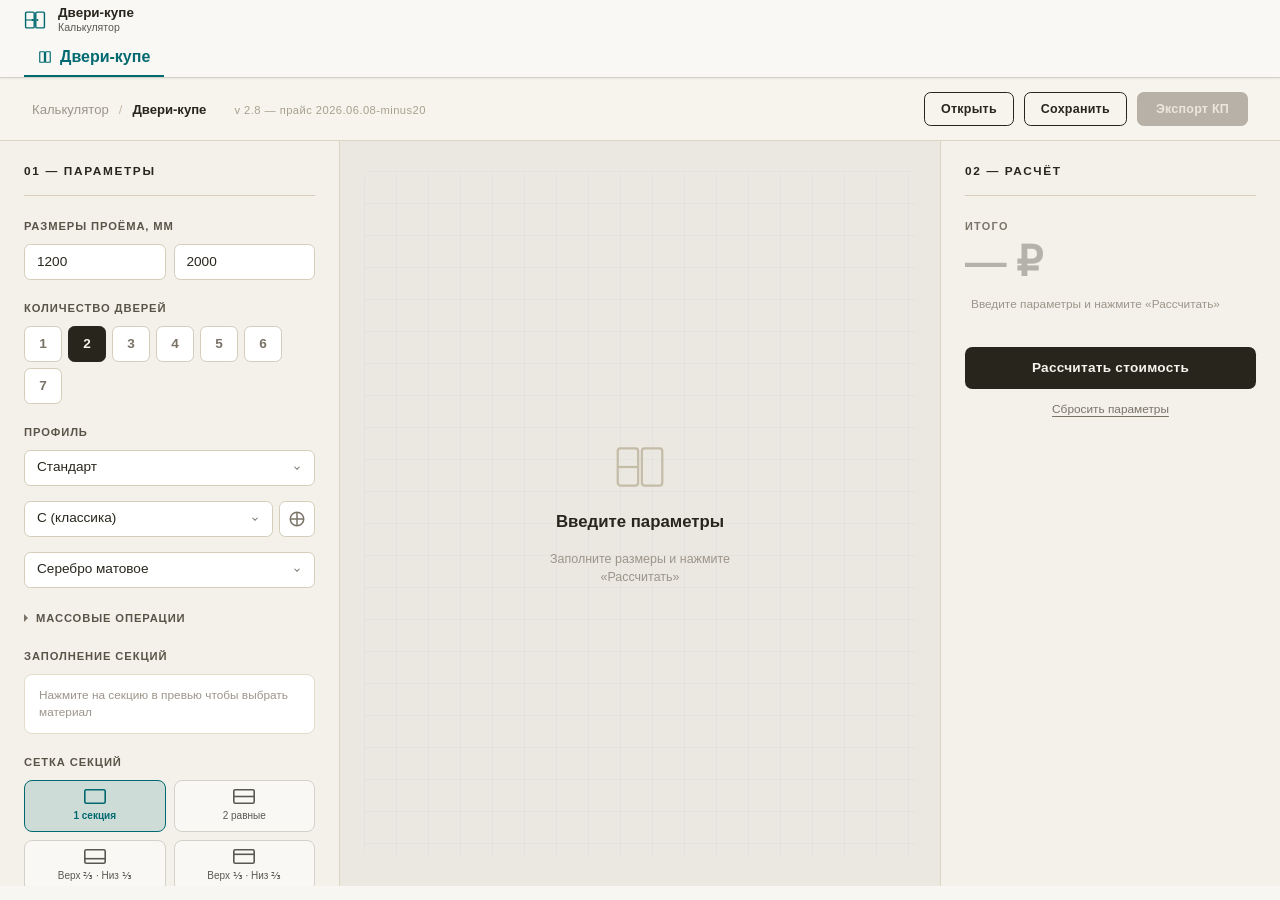
==== index.html @ 24a12c07 "kupe calculator v1.4 (mobile) - GitHub Pages deploy" ====
<!DOCTYPE html>
<html lang="ru" data-theme="light">
<head>
<meta charset="UTF-8">
<meta name="viewport" content="width=device-width, initial-scale=1.0">
<title>Калькулятор дверей-купе</title>
<!-- Шрифт Satoshi (Fontshare CDN) отключён — приложение работает оффлайн с USB.
     Fallback: Helvetica Neue → Arial → системный sans-serif. См. --font в css/main.css. -->
<link rel="stylesheet" href="css/main.css?v=20260721">
</head>
<body>

<!-- ============================================================
     HEADER
     ============================================================ -->
<header class="hdr">
  <div class="hdr-top">
    <a class="logo" href="#">
      <svg width="28" height="28" viewBox="0 0 28 28" fill="none">
        <rect x="2" y="4" width="11" height="20" rx="1.5" stroke="currentColor" stroke-width="1.8"/>
        <rect x="15" y="4" width="11" height="20" rx="1.5" stroke="currentColor" stroke-width="1.8"/>
        <line x1="2" y1="14" x2="13" y2="14" stroke="currentColor" stroke-width="1.4"/>
        <circle cx="11" cy="14" r="1.4" fill="currentColor"/>
        <circle cx="17" cy="14" r="1.4" fill="currentColor"/>
      </svg>
      <div>
        <div class="logo-name">Двери-купе</div>
        <div class="logo-tag">Калькулятор</div>
      </div>
    </a>
    <!-- v1.3.2: переключатель темы удалён (тёмная тема не используется в B2B-калькуляторе) -->
    <div class="hdr-actions"></div>
  </div>
  <nav class="nav-tabs" id="navTabs">
    <a class="nav-tab active" href="#kupe" data-tab="kupe">
      <svg viewBox="0 0 24 24" fill="none" stroke="currentColor" stroke-width="2"><rect x="3" y="3" width="8" height="18" rx="1"/><rect x="13" y="3" width="8" height="18" rx="1"/></svg>
      Двери-купе
    </a>
  </nav>
</header>

<!-- ============================================================
     MODULE: ДВЕРИ-КУПЕ — 3-column редизайн (Phase 5)
     ============================================================ -->
<div class="module-page active" id="page-kupe">

  <!-- Top bar -->
  <div class="kupe-topbar">
    <div class="kupe-bc">
      <span class="kupe-bc-muted">Калькулятор</span>
      <span class="kupe-bc-sep">/</span>
      <span class="kupe-bc-current">Двери-купе</span>
      <span class="kupe-bc-version" id="kupeVersion">v 2.8 — 2026.07.21</span>
    </div>
    <div class="kupe-topbar-actions">
      <button class="kupe-btn-out" onclick="kupeOpenDraftsList()" title="Открыть сохранённый">Открыть</button>
      <button class="kupe-btn-out" onclick="kupeSaveDraft()" title="Сохранить в localStorage">Сохранить</button>
      <button class="kupe-btn-fill" id="kupeExportKPBtn" onclick="openKP()" disabled title="Сначала рассчитайте стоимость">Экспорт КП</button>
    </div>
  </div>

  <!-- 3-колонная сетка -->
  <div class="kupe-3col">

    <!-- LEFT: 01 — ПАРАМЕТРЫ -->
    <aside class="kupe-col kupe-col-left" id="panelForm">
      <div class="kupe-col-head">01 — ПАРАМЕТРЫ</div>

      <div id="kupeForm" class="kupe-form-list">

        <div class="kupe-sec">
          <div class="kupe-sec-lbl">Размеры проёма, мм</div>
          <div class="kupe-row-2">
            <input class="kupe-inp" id="width" type="number" value="1200" min="400" max="4000" placeholder="Ширина">
            <input class="kupe-inp" id="height" type="number" value="2000" min="600" max="3000" placeholder="Высота">
          </div>
        </div>

        <div class="kupe-sec">
          <div class="kupe-sec-lbl">Количество дверей</div>
          <div class="kupe-chips" id="doorCountChips">
            <button class="kupe-chip" data-val="1">1</button>
            <button class="kupe-chip kupe-chip-active" data-val="2">2</button>
            <button class="kupe-chip" data-val="3">3</button>
            <button class="kupe-chip" data-val="4">4</button>
            <button class="kupe-chip" data-val="5">5</button>
            <button class="kupe-chip" data-val="6">6</button>
            <button class="kupe-chip" data-val="7">7</button>
          </div>
          <select id="doorCount" style="display:none" onchange="onDoorCountChange()">
            <option value="1">1</option><option value="2" selected>2</option>
            <option value="3">3</option><option value="4">4</option>
            <option value="5">5</option><option value="6">6</option>
            <option value="7">7</option>
          </select>
        </div>

        <div id="singlePartRow" style="display:none">
          <div class="tog-row partition-row">
            <div>
              <div class="tog-lbl" style="display:flex;align-items:center;gap:6px;color:var(--color-primary)">
                <svg width="14" height="14" viewBox="0 0 24 24" fill="none" stroke="currentColor" stroke-width="2"><rect x="3" y="3" width="8" height="18" rx="1.5"/><rect x="13" y="3" width="8" height="18" rx="1.5" opacity=".35" stroke-dasharray="3 2"/></svg>
                Одиночная перегородка
              </div>
              <div class="tog-desc">Оплачивается 1 дверь</div>
            </div>
            <label class="toggle"><input type="checkbox" id="singlePartition"><span class="t-slider"></span></label>
          </div>
        </div>

        <div class="kupe-sec">
          <div class="kupe-sec-lbl">Профиль</div>
          <select class="kupe-sel" id="profileFamily" onchange="onProfileFamilyChange()" title="Семейство профилей"></select>
          <div class="profile-with-preview" style="margin-top:8px">
            <select class="kupe-sel" id="profileSystem" onchange="onProfileSystemChange()" title="Конкретный профиль семейства" style="flex:1"></select>
            <button class="btn-icon profile-sec-btn" type="button" onclick="showProfileSection()" title="Показать сечение профиля">
              <svg width="18" height="18" viewBox="0 0 24 24" fill="none" stroke="currentColor" stroke-width="2"><circle cx="12" cy="12" r="9"/><line x1="12" y1="3" x2="12" y2="21"/><line x1="3" y1="12" x2="21" y2="12"/></svg>
            </button>
          </div>
          <select class="kupe-sel" id="profileColor" onchange="onProfileColorChange()" style="margin-top:8px" title="Цвет профиля"></select>
          <input type="hidden" id="profMarkup" value="0">
        </div>

        <div class="kupe-sec" id="bulkPanel">
          <details class="bulk-details">
            <summary class="kupe-sec-lbl bulk-summary">Массовые операции</summary>
            <div class="bulk-actions">
              <div class="bulk-row bulk-row-stack">
                <select class="kupe-sel" id="bulkFillSel" title="Материал для массовой замены"></select>
                <button class="btn-secondary bulk-btn" type="button" onclick="bulkApplyFillToAll()">Применить ко всем дверям</button>
              </div>
              <div class="bulk-row bulk-row-copy">
                <span class="bulk-lbl">Скопировать дверь</span>
                <select class="kupe-sel bulk-inline-sel" id="bulkCopyFrom" title="Откуда"></select>
                <span class="bulk-arrow">→</span>
                <select class="kupe-sel bulk-inline-sel" id="bulkCopyTo" title="Куда"></select>
                <button class="btn-secondary bulk-btn bulk-btn-sm" type="button" onclick="bulkCopyDoor()">Копировать</button>
              </div>
              <div class="bulk-row bulk-row-stack">
                <button class="btn-secondary bulk-btn" type="button" onclick="bulkResetDividers()" title="Распределить разделители всех дверей равномерно по высоте">Сбросить разделители всех дверей</button>
                <button class="btn-secondary bulk-btn bulk-btn-danger" type="button" onclick="bulkClearAllFills()" title="Сбросить все полотна на материал по умолчанию">Очистить все полотна</button>
              </div>
            </div>
          </details>
        </div>

        <div class="kupe-sec">
          <div class="kupe-sec-lbl">Заполнение секций</div>
          <div class="kupe-fills-list" id="kupeFillsList">
            <div class="kupe-hint">Нажмите на секцию в превью чтобы выбрать материал</div>
          </div>
        </div>

        <div class="kupe-sec">
          <div class="kupe-sec-lbl">Сетка секций</div>
          <div class="sect-grid" id="sectionsGrid"></div>
          <div id="dividersBlock" style="display:none;flex-direction:column;gap:var(--sp3);margin-top:8px"></div>
        </div>

        <div class="kupe-sec">
          <div class="kupe-sec-lbl">Фурнитура и работа</div>
          <div class="tog-row">
            <div>
              <div class="tog-lbl">Доводчик</div>
              <div class="tog-desc">+7 000 ₽ за дверь</div>
            </div>
            <label class="toggle"><input type="checkbox" id="softClose"><span class="t-slider"></span></label>
          </div>
          <div class="tog-row" id="complexRow" style="display:none;margin-top:6px">
            <div>
              <div class="tog-lbl">Сложная сборка <span class="badge badge-w" style="margin-left:5px">Авто</span></div>
              <div class="tog-desc" id="complexDesc">+6 000 ₽ за дверь (более 4 вставок)</div>
            </div>
            <label class="toggle"><input type="checkbox" id="complexWork" disabled checked><span class="t-slider"></span></label>
          </div>
        </div>

        <input type="hidden" id="fillMarkup" value="0">

      </div><!-- /kupeForm -->

      <!-- SECTION EDITOR -->
      <div id="sectionEditor" style="display:none;flex-direction:column;gap:var(--sp4)">
        <!-- v1.3 — Заметная кнопка возврата к основной форме -->
        <button class="sec-back-btn" type="button" onclick="closeSectionEditor()">
          <svg width="16" height="16" viewBox="0 0 24 24" fill="none" stroke="currentColor" stroke-width="2.4"><polyline points="15 18 9 12 15 6"/></svg>
          <span>Назад к параметрам</span>
        </button>
        <!-- v1.2 — Door tabs (быстрое переключение между дверями) -->
        <div id="doorEditTabs" class="door-edit-tabs"></div>
        <!-- v1.2 — Per-door section grid override -->
        <div id="doorSectOptCard" class="card" style="display:none">
          <div class="card-body" style="gap:8px">
            <div class="dso-head">
              <div class="dso-title">Сетка секций · <span id="dsoDoorNum">Дверь 1</span></div>
              <label class="toggle dso-toggle"><input type="checkbox" id="doorSectIndiv" onchange="onToggleDoorSectIndiv()"><span class="t-slider"></span></label>
            </div>
            <div id="dsoCurrentLabel" class="dso-current"></div>
            <div id="doorSectGrid" class="sect-grid" style="display:none"></div>
            <button id="dsoApplyAll" class="btn-secondary" type="button" onclick="applySectOptToAllDoors()" style="display:none;margin-top:6px">Применить эту сетку ко всем дверям</button>
          </div>
        </div>
        <div class="card">
          <div class="card-head" style="display:flex;align-items:center;gap:var(--sp3);padding:var(--sp3) var(--sp4)">
            <div class="card-title" id="sectionEditorTitle">Дверь 1</div>
          </div>
          <div class="card-body" style="padding-top:0;max-height:440px;overflow-y:auto">
            <input type="search" id="matSearch" class="kupe-mat-search" placeholder="🔍 Поиск материала..." oninput="filterMaterials(this.value)">
            <div id="sectionMaterialList"></div>
          </div>
        </div>
        <div class="card" id="texRotCard" style="display:none" title="Поворачивает текстуру ЛДСП на 90°. Используется когда дверь шире 1830 мм — длина листа (2750 мм) пойдёт по горизонтали.">
          <div class="card-body">
            <div class="tog-row" id="texRotRow">
              <div>
                <div class="tog-lbl">Горизонтальная укладка ЛДСП</div>
                <div class="tog-desc" id="texRotDesc">Лист 2750×1830 мм · поворот текстуры на 90°</div>
              </div>
              <label class="toggle" title="Применяется когда дверь шире 1830 мм"><input type="checkbox" id="texRotToggle" onchange="onTexRotToggle()"><span class="t-slider"></span></label>
            </div>
          </div>
        </div>
        <div class="card" id="filmCard">
          <div class="card-body">
            <div class="tog-row" id="filmRow">
              <div>
                <div class="tog-lbl">Защитная плёнка</div>
                <div class="tog-desc" id="filmDesc">Армировочная · 240 ₽/м²</div>
              </div>
              <label class="toggle"><input type="checkbox" id="filmToggle"><span class="t-slider"></span></label>
            </div>
          </div>
        </div>
        <div class="card sec-actions-sticky">
          <div class="card-body" style="display:flex;gap:var(--sp2);flex-direction:column">
            <button class="btn-secondary sec-apply-btn" onclick="applyToAllSections()">Применить ко всем&nbsp;секциям этой двери</button>
            <button class="btn-secondary sec-apply-btn" onclick="applyToAllDoors()">Применить ко всем&nbsp;дверям</button>
          </div>
        </div>
      </div>
    </aside>

    <!-- CENTER: визуализация -->
    <main class="kupe-col kupe-col-center" id="kupeVizCol">
      <div class="kupe-viz-stage" id="kupeVizStage">
        <div class="kupe-empty" id="emptyState">
          <svg width="52" height="52" viewBox="0 0 28 28" fill="none" stroke="currentColor" stroke-width="1.2"><rect x="2" y="4" width="11" height="20" rx="1.5"/><rect x="15" y="4" width="11" height="20" rx="1.5"/><line x1="2" y1="14" x2="13" y2="14"/></svg>
          <h3>Введите параметры</h3>
          <p>Заполните размеры и нажмите «Рассчитать»</p>
        </div>
        <div class="kupe-viz-area" id="kupeVizArea" style="display:none">
          <div class="viz-room" id="vizRoom"></div>
          <div class="kupe-proj-badge" id="kupeProjBadge">
            <div class="kupe-proj-num">ПРОЕКТ № <span id="kupeProjNum">—</span></div>
            <div class="kupe-proj-meta" id="kupeProjMeta">— × — мм · — ДВЕРЕЙ</div>
          </div>
        </div>
      </div>
    </main>

    <!-- RIGHT: 02 — РАСЧЁТ -->
    <aside class="kupe-col kupe-col-right" id="resultPanel">
      <div class="kupe-col-head">02 — РАСЧЁТ</div>

      <div id="kupeResultEmpty">
        <div class="kupe-hero-lbl">ИТОГО</div>
        <div class="kupe-hero-price" style="opacity:.3">— ₽</div>
        <div class="kupe-hint" style="margin-bottom:16px">Введите параметры и нажмите «Рассчитать»</div>
        <button class="kupe-btn-calc" onclick="calculate()">Рассчитать стоимость</button>
        <button class="kupe-btn-link" onclick="resetForm()">Сбросить параметры</button>
      </div>

      <div id="resultContent" style="display:none;flex-direction:column;gap:var(--sp4)"></div>
    </aside>

  </div>

  <!-- v1.4: мобильная нижняя панель — видна только на экранах ≤768px -->
  <div class="kupe-mobile-bar" id="kupeMobileBar">
    <button type="button" class="kupe-mbar-total" onclick="kupeMobileScrollResults()" title="К деталям расчёта">
      <span class="kupe-mbar-lbl">Итого</span>
      <span class="kupe-mbar-price" id="kupeMobileTotal">— ₽</span>
    </button>
    <button type="button" class="kupe-mbar-calc" onclick="kupeMobileCalc()">Рассчитать</button>
  </div>
</div>

<!-- Profile section modal -->
<div id="profileSectionModal" class="psec-modal" style="display:none">
  <div class="psec-modal-backdrop" onclick="closeProfileSection()"></div>
  <div class="psec-modal-panel">
    <div class="psec-modal-bar">
      <span class="psec-modal-title" id="psecModalTitle">Сечение профиля</span>
      <button class="psec-modal-close" type="button" onclick="closeProfileSection()" aria-label="Закрыть">✕</button>
    </div>
    <div class="psec-modal-body">
      <div class="psec-modal-img-wrap">
        <img id="psecModalImg" alt="Сечение профиля" class="psec-modal-img">
        <div id="psecModalPlaceholder" class="psec-modal-placeholder" style="display:none">
          <svg width="48" height="48" viewBox="0 0 24 24" fill="none" stroke="currentColor" stroke-width="1.4"><circle cx="12" cy="12" r="9"/><line x1="12" y1="3" x2="12" y2="21"/><line x1="3" y1="12" x2="21" y2="12"/></svg>
          <p>Сечение для этой системы пока не добавлено в каталог.</p>
          <p class="psec-modal-placeholder-hint">Будет извлечено из техкаталога Аристо в следующих обновлениях.</p>
        </div>
      </div>
      <div class="psec-modal-meta" id="psecModalMeta"></div>
      <div class="psec-modal-desc" id="psecModalDesc"></div>
    </div>
  </div>
</div>

<!-- KP modal -->
<div id="kpDocument">
  <div class="kp-modal-bar">
    <span style="font-weight:600;font-size:.9rem;color:#333">Коммерческое предложение — предпросмотр</span>
    <div class="kp-modal-actions">
      <button class="kp-btn-print" onclick="window.print()">
        <svg width="16" height="16" viewBox="0 0 24 24" fill="none" stroke="currentColor" stroke-width="2.2"><polyline points="6 9 6 2 18 2 18 9"/><path d="M6 18H4a2 2 0 0 1-2-2v-5a2 2 0 0 1 2-2h16a2 2 0 0 1 2 2v5a2 2 0 0 1-2 2h-2"/><rect x="6" y="14" width="12" height="8"/></svg>
        Печать / PDF
      </button>
      <button class="kp-btn-close" onclick="closeKP()">✕ Закрыть</button>
    </div>
  </div>
  <div class="kp-page" id="kpPageContent"></div>
</div>

<!-- 1. Данные -->
<script src="data/fillings.js?v=20260721"></script>
<script src="data/profiles.js?v=20260721"></script>
<script src="data/lamarty.js?v=20260721"></script>
<script src="data/profile-sections.js?v=20260721"></script>

<!-- 2. Утилиты и store -->
<script src="js/utils.js?v=20260721"></script>
<script src="js/store.js?v=20260721"></script>

<!-- 3. Router -->
<script src="js/router.js?v=20260721"></script>

<!-- 4. Shared layers -->
<script src="js/shared-kp.js?v=20260721"></script>

<!-- 5. Модуль купе -->
<script src="js/kupe.js?v=20260721"></script>
</body>
</html>
---- css/main.css ----
/* ============================================================
   DESIGN TOKENS
   ============================================================ */
:root,[data-theme="light"]{
  --color-bg:#f7f6f2;
  --color-surface:#f9f8f5;
  --color-surface-2:#fbfbf9;
  --color-surface-offset:#f3f0ec;
  --color-surface-offset-2:#edeae5;
  --color-surface-dynamic:#e6e4df;
  --color-divider:#dcd9d5;
  --color-border:#d4d1ca;
  --color-text:#28251d;
  --color-text-muted:#5a5852;   /* было #7a7974 — контраст с #ebe8e2 ~ 6.4:1 (WCAG AA: 4.5:1) */
  --color-text-faint:#7a7672;   /* было #bab9b4 — контраст ~ 4.0:1 (WCAG AA Large: 3:1) */
  --color-primary:#01696f;
  --color-primary-hover:#0c4e54;
  --color-primary-active:#0f3638;
  --color-primary-highlight:#cedcd8;
  --color-success:#437a22;
  --color-success-highlight:#d4dfcc;
  --color-warning:#964219;
  --color-warning-highlight:#ddcfc6;
  --color-error:#a12c7b;
  --color-blue:#006494;
  --color-blue-highlight:#c6d8e4;
  --radius-sm:.375rem;--radius-md:.5rem;--radius-lg:.75rem;
  --radius-xl:1rem;--radius-2xl:1.25rem;--radius-full:9999px;
  --shadow-sm:0 1px 2px oklch(0.2 0.01 80/.06);
  --shadow-md:0 4px 12px oklch(0.2 0.01 80/.08);
  --shadow-lg:0 12px 32px oklch(0.2 0.01 80/.12);
  --sp1:.25rem;--sp2:.5rem;--sp3:.75rem;--sp4:1rem;
  --sp5:1.25rem;--sp6:1.5rem;--sp8:2rem;--sp10:2.5rem;--sp12:3rem;
  --tx-xs:clamp(.75rem,.7rem+.25vw,.875rem);
  --tx-sm:clamp(.875rem,.8rem+.35vw,1rem);
  --tx-base:clamp(1rem,.95rem+.25vw,1.125rem);
  --tx-lg:clamp(1.125rem,1rem+.75vw,1.5rem);
  --font:'Segoe UI','Helvetica Neue','Arial',sans-serif;
  --trans:180ms cubic-bezier(.16,1,.3,1);
}
[data-theme="dark"]{
  --color-bg:#171614;--color-surface:#1c1b19;--color-surface-2:#201f1d;
  --color-surface-offset:#1d1c1a;--color-divider:#262523;--color-border:#393836;
  --color-text:#cdccca;--color-text-muted:#797876;--color-text-faint:#5a5957;
  --color-primary:#4f98a3;--color-primary-hover:#227f8b;--color-primary-active:#1a626b;
  --color-primary-highlight:#313b3b;
  --color-success:#6daa45;--color-success-highlight:#3a4435;
  --color-warning:#bb653b;--color-warning-highlight:#564942;
  --color-blue:#5591c7;--color-blue-highlight:#3a4550;
  --shadow-sm:0 1px 2px oklch(0 0 0/.2);
  --shadow-md:0 4px 12px oklch(0 0 0/.3);
  --shadow-lg:0 12px 32px oklch(0 0 0/.4);
}

/* ============================================================
   RESET & BASE
   ============================================================ */
*,*::before,*::after{box-sizing:border-box;margin:0;padding:0}
html{-webkit-font-smoothing:antialiased;scroll-behavior:smooth}
body{min-height:100dvh;font-family:var(--font);font-size:var(--tx-sm);color:var(--color-text);background:var(--color-bg);line-height:1.5}
input,select,button,textarea{font:inherit;color:inherit}
button{cursor:pointer;background:none;border:none}

/* ============================================================
   HEADER + NAVIGATION TABS
   ============================================================ */
.hdr{
  position:sticky;top:0;z-index:50;
  background:var(--color-surface);
  border-bottom:1px solid var(--color-border);
  box-shadow:var(--shadow-sm);
}
.hdr-top{
  display:flex;align-items:center;justify-content:space-between;
  padding:6px var(--sp6);
  min-height:38px;
}
.hdr .logo svg{width:22px;height:22px}
.hdr .logo-name{font-size:.84rem;line-height:1.1}
.hdr .logo-tag{font-size:.66rem;line-height:1.1;margin-top:1px}
.logo{display:flex;align-items:center;gap:var(--sp3);text-decoration:none;color:var(--color-text)}
.logo svg{color:var(--color-primary)}
.logo-name{font-weight:700;font-size:var(--tx-base)}
.logo-tag{font-size:var(--tx-xs);color:var(--color-text-muted);font-weight:400}
.hdr-actions{display:flex;gap:var(--sp2)}
.btn-icon{
  display:flex;align-items:center;justify-content:center;
  width:36px;height:36px;border-radius:var(--radius-md);
  color:var(--color-text-muted);transition:all var(--trans);
}
.btn-icon:hover{color:var(--color-text);background:var(--color-surface-offset)}

/* Tabs bar */
.nav-tabs{
  display:flex;gap:0;
  padding:0 var(--sp6);
  overflow-x:auto;
  -webkit-overflow-scrolling:touch;
  scrollbar-width:none;
}
.nav-tabs::-webkit-scrollbar{display:none}
.nav-tab{
  display:flex;align-items:center;gap:var(--sp2);
  padding:6px 14px;
  font-size:var(--tx-xs);
  font-weight:600;
  color:var(--color-text-muted);
  text-decoration:none;
  border-bottom:2.5px solid transparent;
  white-space:nowrap;
  transition:color var(--trans),border-color var(--trans);
}
.nav-tab:hover{color:var(--color-text)}
.nav-tab.active{color:var(--color-primary);border-bottom-color:var(--color-primary)}
.nav-tab svg{width:14px;height:14px;flex-shrink:0}
.nav-tab .tab-badge{
  display:inline-flex;align-items:center;justify-content:center;
  height:18px;padding:0 6px;border-radius:var(--radius-full);
  background:var(--color-surface-offset);
  font-size:10px;font-weight:700;color:var(--color-text-faint);
  text-transform:uppercase;letter-spacing:.04em;
}

/* ============================================================
   MODULE PAGES
   ============================================================ */
.module-page{display:none}
.module-page.active{display:block}

/* ============================================================
   LAYOUT (used by kupe module)
   ============================================================ */
.app-body{
  display:grid;
  grid-template-columns:400px 1fr;
  min-height:calc(100dvh - 95px);
}
.panel-form{
  background:var(--color-surface);
  border-right:1px solid var(--color-border);
  padding:var(--sp6);
  overflow-y:auto;
  display:flex;flex-direction:column;gap:var(--sp5);
}
.panel-result{
  padding:var(--sp6);
  display:flex;flex-direction:column;gap:var(--sp5);
  overflow-y:auto;
}

/* ============================================================
   PLACEHOLDER PAGE (for future modules)
   ============================================================ */
.placeholder-page{
  display:flex;flex-direction:column;align-items:center;justify-content:center;
  min-height:calc(100dvh - 95px);
  text-align:center;padding:3rem;gap:1.5rem;
  color:var(--color-text-muted);
}
.placeholder-icon{
  width:80px;height:80px;
  display:flex;align-items:center;justify-content:center;
  border-radius:var(--radius-2xl);
  background:var(--color-surface-offset);
  color:var(--color-text-faint);
}
.placeholder-page h2{font-size:var(--tx-lg);font-weight:700;color:var(--color-text)}
.placeholder-page p{max-width:40ch;font-size:var(--tx-sm);line-height:1.6}
.placeholder-features{
  display:flex;flex-wrap:wrap;gap:var(--sp2);justify-content:center;margin-top:var(--sp4);
}
.placeholder-chip{
  display:flex;align-items:center;gap:var(--sp2);
  padding:var(--sp2) var(--sp4);
  background:var(--color-surface);
  border:1px solid var(--color-border);
  border-radius:var(--radius-full);
  font-size:var(--tx-xs);font-weight:500;
  color:var(--color-text-muted);
}

/* ============================================================
   CARDS
   ============================================================ */
.card{
  background:var(--color-surface-2);
  border:1px solid var(--color-border);
  border-radius:var(--radius-xl);
  overflow:hidden;
}
.card-head{
  display:flex;align-items:center;gap:var(--sp3);
  padding:var(--sp4) var(--sp5);
  background:var(--color-surface-offset);
  border-bottom:1px solid var(--color-border);
}
.step-num{
  width:22px;height:22px;
  background:var(--color-primary);color:#fff;
  border-radius:50%;display:flex;align-items:center;justify-content:center;
  font-size:11px;font-weight:700;flex-shrink:0;
}
.card-title{font-size:var(--tx-sm);font-weight:600}
.card-body{padding:var(--sp4) var(--sp5);display:flex;flex-direction:column;gap:var(--sp4)}

/* ============================================================
   FORM CONTROLS
   ============================================================ */
.field{display:flex;flex-direction:column;gap:var(--sp2)}
.field-row{display:grid;grid-template-columns:1fr 1fr;gap:var(--sp3)}
.lbl{font-size:var(--tx-xs);font-weight:600;color:var(--color-text-muted);text-transform:uppercase;letter-spacing:.04em}
.lbl-hint{font-weight:400;text-transform:none;letter-spacing:0;font-size:var(--tx-xs);color:var(--color-text-faint);margin-left:var(--sp1)}
.inp{
  height:38px;background:var(--color-surface);border:1px solid var(--color-border);border-radius:var(--radius-md);
  padding:0 var(--sp3);font-size:var(--tx-sm);width:100%;transition:border-color var(--trans),box-shadow var(--trans);
}
.inp:focus{outline:none;border-color:var(--color-primary);box-shadow:0 0 0 3px oklch(from var(--color-primary) l c h/.15)}
.sel{
  height:38px;background:var(--color-surface);border:1px solid var(--color-border);border-radius:var(--radius-md);
  padding:0 36px 0 var(--sp3);font-size:var(--tx-sm);width:100%;
  -webkit-appearance:none;appearance:none;
  background-image:url("data:image/svg+xml,%3Csvg xmlns='http://www.w3.org/2000/svg' width='12' height='12' viewBox='0 0 24 24' fill='none' stroke='%237a7974' stroke-width='2.5'%3E%3Cpath d='M6 9l6 6 6-6'/%3E%3C/svg%3E");
  background-repeat:no-repeat;background-position:right 12px center;transition:border-color var(--trans);cursor:pointer;
}
.sel:focus{outline:none;border-color:var(--color-primary);box-shadow:0 0 0 3px oklch(from var(--color-primary) l c h/.15)}
.tog-row{
  display:flex;align-items:center;justify-content:space-between;
  padding:var(--sp3) var(--sp4);background:var(--color-surface-offset);border-radius:var(--radius-md);gap:var(--sp3);
}
.tog-lbl{font-size:var(--tx-sm);font-weight:500}
.tog-desc{font-size:var(--tx-xs);color:var(--color-text-muted)}
.toggle{position:relative;width:40px;height:22px;flex-shrink:0}
.toggle input{opacity:0;width:0;height:0}
.t-slider{position:absolute;inset:0;background:var(--color-border);border-radius:var(--radius-full);transition:background var(--trans);cursor:pointer}
.t-slider::before{content:'';position:absolute;left:3px;top:3px;width:16px;height:16px;background:#fff;border-radius:50%;transition:transform var(--trans);box-shadow:var(--shadow-sm)}
.toggle input:checked+.t-slider{background:var(--color-primary)}
.toggle input:checked+.t-slider::before{transform:translateX(18px)}

/* Partition row */
.partition-row{border:1.5px solid var(--color-primary-highlight);background:color-mix(in srgb,var(--color-primary) 4%,var(--color-surface));border-radius:var(--radius-md)}

/* Section buttons */
.sect-grid{display:grid;grid-template-columns:1fr 1fr;gap:var(--sp2)}
.sect-btn{
  height:52px;display:flex;flex-direction:column;align-items:center;justify-content:center;gap:4px;
  border-radius:var(--radius-md);border:1.5px solid var(--color-border);background:var(--color-surface);
  font-size:10px;font-weight:500;color:var(--color-text-muted);transition:all var(--trans);white-space:nowrap;padding:0 var(--sp2);
}
.sect-btn:hover{border-color:var(--color-primary);color:var(--color-primary)}
.sect-btn.active{border-color:var(--color-primary);background:var(--color-primary-highlight);color:var(--color-primary);font-weight:700}

/* Markup input */
.inp-markup{
  height:38px;background:var(--color-surface);border:1px solid var(--color-border);border-radius:var(--radius-md);
  padding:0 var(--sp3);font-size:var(--tx-sm);width:72px;transition:border-color var(--trans);text-align:center;
}
.inp-markup:focus{outline:none;border-color:var(--color-primary);box-shadow:0 0 0 3px oklch(from var(--color-primary) l c h/.15)}

/* ============================================================
   MATERIAL CLASSES
   ============================================================ */
.mat-mirror{background:linear-gradient(135deg,#bcceda 0%,#ddeef6 18%,#aac4d2 38%,#d5eaf4 56%,#a4bec8 76%,#c4d9e6 100%)}
.mat-mirror::after{content:'';position:absolute;inset:0;background:linear-gradient(42deg,transparent 22%,rgba(255,255,255,.4) 46%,transparent 66%);pointer-events:none;z-index:1}
.mat-glass{background:linear-gradient(135deg,rgba(178,214,234,.72) 0%,rgba(222,242,252,.8) 28%,rgba(155,200,224,.65) 58%,rgba(202,232,248,.76) 100%)}
.mat-glass::after{content:'';position:absolute;inset:0;background:linear-gradient(42deg,transparent 22%,rgba(255,255,255,.36) 46%,transparent 66%);pointer-events:none;z-index:1}
.mat-tinted{background:linear-gradient(135deg,rgba(68,80,62,.62) 0%,rgba(90,106,80,.72) 40%,rgba(52,63,48,.66) 70%,rgba(80,95,72,.62) 100%)}
.mat-lacobel-white{background:linear-gradient(155deg,#efefef 0%,#fbfbfb 35%,#e8e8e8 65%,#f5f5f5 100%)}
.mat-lacobel-black{background:linear-gradient(155deg,#252525 0%,#353535 35%,#1c1c1c 65%,#2a2a2a 100%)}
.mat-ldsp-wood{background:linear-gradient(155deg,#c2a06e 0%,#ceb07e 25%,#b68e5c 50%,#c6a676 75%,#b68e5c 100%)}
.mat-ldsp-white{background:linear-gradient(155deg,#eaeaea 0%,#f5f5f5 35%,#e2e2e2 65%,#efefef 100%)}
.mat-satin{background:linear-gradient(135deg,rgba(202,210,217,.88) 0%,rgba(226,233,240,.92) 28%,rgba(184,196,206,.82) 58%,rgba(214,224,232,.88) 100%)}
.mat-bronze-mirror{background:linear-gradient(135deg,#be8658 0%,#d29e6e 25%,#a67046 50%,#c88e5e 75%,#986040 100%)}
.mat-bronze-mirror::after{content:'';position:absolute;inset:0;background:linear-gradient(42deg,transparent 22%,rgba(255,200,140,.32) 46%,transparent 66%);pointer-events:none;z-index:1}
.mat-graphite-mirror{background:linear-gradient(135deg,#565c64 0%,#72788a 25%,#464c54 50%,#62687a 75%,#3a4048 100%)}
.mat-graphite-mirror::after{content:'';position:absolute;inset:0;background:linear-gradient(42deg,transparent 22%,rgba(150,160,180,.28) 46%,transparent 66%);pointer-events:none;z-index:1}
.mat-dark-glass{background:linear-gradient(135deg,#2a2d35 0%,#3a3f4d 25%,#222530 50%,#32374a 75%,#1e2028 100%)}
.mat-film-white{background:linear-gradient(155deg,#f2f2f0 0%,#fafaf9 35%,#ececec 65%,#f5f5f4 100%)}
.mat-film-color{background:linear-gradient(135deg,#4a6fa5 0%,#5d82b8 30%,#3a5c8e 60%,#4e72a8 100%)}
.mat-default{background:linear-gradient(135deg,#d6d6d6 0%,#e9e9e9 40%,#c6c6c6 70%,#e0e0e0 100%)}

/* ============================================================
   VIZ
   ============================================================ */
.viz-wrap{background:var(--color-surface-2);border:1px solid var(--color-border);border-radius:var(--radius-xl);overflow:hidden}
.viz-header{display:flex;align-items:center;justify-content:space-between;padding:var(--sp4) var(--sp5);border-bottom:1px solid var(--color-border);background:var(--color-surface-offset);flex-wrap:wrap;gap:var(--sp2)}
.viz-title{font-size:var(--tx-sm);font-weight:600}
.viz-dims{font-size:var(--tx-xs);color:var(--color-text-muted);font-variant-numeric:tabular-nums}
.viz-room{width:100%;position:relative;overflow:hidden}

/* ============================================================
   RESULT PANEL
   ============================================================ */
.result-hero{background:linear-gradient(135deg,var(--color-primary) 0%,var(--color-primary-hover) 100%);border-radius:var(--radius-xl);padding:var(--sp6);color:#fff}
.rh-label{font-size:var(--tx-xs);opacity:.8;text-transform:uppercase;letter-spacing:.05em;font-weight:600}
.rh-value{font-size:clamp(2rem,3vw,2.8rem);font-weight:700;line-height:1.1;font-variant-numeric:tabular-nums;margin:var(--sp2) 0 var(--sp1)}
.rh-sub{font-size:var(--tx-xs);opacity:.7}
.rh-meta{display:flex;gap:var(--sp4);margin-top:var(--sp4);flex-wrap:wrap}
.rh-meta-item{display:flex;flex-direction:column;gap:2px}
.rh-meta-lbl{font-size:10px;opacity:.6;text-transform:uppercase;letter-spacing:.05em}
.rh-meta-val{font-size:var(--tx-sm);font-weight:600}
.bk-card{background:var(--color-surface);border:1px solid var(--color-border);border-radius:var(--radius-xl);overflow:hidden}
.bk-title{font-size:var(--tx-sm);font-weight:600;padding:var(--sp4) var(--sp5);border-bottom:1px solid var(--color-border);background:var(--color-surface-offset)}
.bk-list{padding:var(--sp2) 0}
.bk-item{display:flex;align-items:center;gap:var(--sp3);padding:var(--sp3) var(--sp5);transition:background var(--trans)}
.bk-item:hover{background:var(--color-surface-offset)}
.bk-item+.bk-item{border-top:1px solid var(--color-divider)}
.bk-dot{width:8px;height:8px;border-radius:50%;flex-shrink:0}
.bk-name{flex:1;font-size:var(--tx-sm);color:var(--color-text-muted)}
.bk-detail{font-size:var(--tx-xs);color:var(--color-text-faint)}
.bk-val{font-size:var(--tx-sm);font-weight:600;font-variant-numeric:tabular-nums;white-space:nowrap}
.bk-total{display:flex;align-items:center;justify-content:space-between;padding:var(--sp4) var(--sp5);border-top:2px solid var(--color-border);background:var(--color-surface-offset)}
.bk-total-lbl{font-weight:700;font-size:var(--tx-base)}
.bk-total-val{font-weight:700;font-size:var(--tx-lg);font-variant-numeric:tabular-nums;color:var(--color-primary)}
.prof-bk{background:var(--color-surface-2);border:1px solid var(--color-border);border-radius:var(--radius-xl);overflow:hidden}
.prof-bk-title{font-size:var(--tx-sm);font-weight:600;padding:var(--sp3) var(--sp5);border-bottom:1px solid var(--color-border);background:var(--color-surface-offset);color:var(--color-text-muted)}
.prof-row{display:grid;grid-template-columns:1fr auto auto auto;gap:var(--sp3);padding:var(--sp2) var(--sp5);font-size:var(--tx-xs);align-items:center}
.prof-row+.prof-row{border-top:1px solid var(--color-divider)}
.prof-row-h{font-weight:600;color:var(--color-text-muted);text-transform:uppercase;letter-spacing:.04em;font-size:10px;padding-bottom:var(--sp2);border-bottom:1px solid var(--color-border)}
.cr,.cp,.ct{text-align:right;font-variant-numeric:tabular-nums}.ct{font-weight:600}

/* Buttons */
.btn-calc{
  width:100%;height:44px;background:var(--color-primary);color:#fff;border-radius:var(--radius-lg);
  font-size:var(--tx-sm);font-weight:700;display:flex;align-items:center;justify-content:center;gap:var(--sp2);
  transition:background var(--trans),box-shadow var(--trans),transform var(--trans);box-shadow:var(--shadow-sm);
}
.btn-calc:hover{background:var(--color-primary-hover);box-shadow:var(--shadow-md);transform:translateY(-1px)}
.btn-calc:active{transform:translateY(0);background:var(--color-primary-active)}
.btn-reset{
  width:100%;height:36px;background:transparent;color:var(--color-text-muted);border:1px solid var(--color-border);
  border-radius:var(--radius-md);font-size:var(--tx-xs);font-weight:500;transition:all var(--trans);
}
.btn-reset:hover{color:var(--color-text);border-color:var(--color-text-muted)}

/* Badges */
.badge{display:inline-flex;align-items:center;height:20px;padding:0 .5rem;border-radius:9999px;font-size:10px;font-weight:700;text-transform:uppercase;letter-spacing:.05em}
.badge-w{background:var(--color-warning-highlight);color:var(--color-warning)}
.badge-s{background:var(--color-success-highlight);color:var(--color-success)}
.badge-b{background:var(--color-blue-highlight);color:var(--color-blue)}
.badge-p{background:var(--color-primary-highlight);color:var(--color-primary)}

/* Empty state */
.empty-st{flex:1;display:flex;flex-direction:column;align-items:center;justify-content:center;text-align:center;padding:4rem 2rem;color:var(--color-text-muted);gap:1rem}
.empty-st h3{color:var(--color-text);font-size:var(--tx-base);font-weight:600}
.empty-st p{font-size:var(--tx-xs);max-width:32ch}

/* ============================================================
   KP STYLES
   ============================================================ */
.kp-prepare{background:var(--color-surface);border:1.5px solid var(--color-primary-highlight);border-radius:var(--radius-xl);overflow:hidden}
.kp-prepare-head{display:flex;align-items:center;gap:var(--sp3);padding:var(--sp4) var(--sp5);background:color-mix(in srgb,var(--color-primary) 5%,var(--color-surface));border-bottom:1px solid var(--color-primary-highlight)}
.kp-prepare-title{font-size:var(--tx-sm);font-weight:700;color:var(--color-primary)}
.kp-prepare-body{padding:var(--sp4) var(--sp5);display:flex;flex-direction:column;gap:var(--sp4)}
.kp-row{display:flex;align-items:center;justify-content:space-between;gap:var(--sp3)}
.kp-row-label{font-size:var(--tx-sm);font-weight:500}
.kp-row-desc{font-size:var(--tx-xs);color:var(--color-text-muted)}
.kp-delivery-input{display:flex;align-items:center;gap:var(--sp2)}
.kp-delivery-input input{width:120px;height:36px;background:var(--color-surface-2);border:1px solid var(--color-border);border-radius:var(--radius-md);padding:0 var(--sp3);font-size:var(--tx-sm);text-align:right;transition:border-color var(--trans)}
.kp-delivery-input input:focus{outline:none;border-color:var(--color-primary)}
.kp-delivery-input span{font-size:var(--tx-sm);color:var(--color-text-muted);font-weight:500}
.kp-client-input{width:100%;height:36px;background:var(--color-surface-2);border:1px solid var(--color-border);border-radius:var(--radius-md);padding:0 var(--sp3);font-size:var(--tx-sm);transition:border-color var(--trans)}
.kp-client-input:focus{outline:none;border-color:var(--color-primary)}
.btn-kp{width:100%;height:44px;background:linear-gradient(135deg,var(--color-primary) 0%,var(--color-primary-hover) 100%);color:#fff;border-radius:var(--radius-lg);font-size:var(--tx-sm);font-weight:700;display:flex;align-items:center;justify-content:center;gap:var(--sp2);transition:opacity var(--trans),box-shadow var(--trans),transform var(--trans);box-shadow:var(--shadow-md)}
.btn-kp:hover{opacity:.9;box-shadow:var(--shadow-lg);transform:translateY(-1px)}
.btn-kp:active{transform:translateY(0);opacity:1}

/* KP document modal */
@media print{
  @page{size:A4;margin:10mm}
  *{-webkit-print-color-adjust:exact;print-color-adjust:exact}
  .hdr,.app-body,.kp-modal-bar,.module-page,.kupe-topbar{display:none!important}
  #kpDocument{visibility:visible!important;opacity:1!important;position:static!important;width:100%!important;background:#fff!important;overflow:visible!important;display:block!important}
  .kp-page{margin:0!important;box-shadow:none!important;width:100%!important;padding:10mm 12mm!important;page-break-after:always}
  .kp-page:last-child{page-break-after:auto}
  /* Защита от разрывов посередине строк и блоков */
  .kp-table tr,.kp-table thead,.kp-spec-row,.kp-sign-row{page-break-inside:avoid}
  .kp-table{page-break-inside:auto}
  h1,h2,h3,h4{page-break-after:avoid}
  svg{page-break-inside:avoid}
}
#kpDocument{display:none;position:fixed;inset:0;z-index:9999;background:#fff;overflow:auto}
#kpDocument.kp-open{display:block}
.kp-modal-bar{position:sticky;top:0;z-index:10;display:flex;align-items:center;justify-content:space-between;padding:.75rem 1.5rem;background:#f5f5f5;border-bottom:1px solid #ddd;gap:1rem}
.kp-modal-actions{display:flex;gap:.75rem}
.kp-btn-print{height:36px;padding:0 1.25rem;background:var(--color-primary);color:#fff;border-radius:.5rem;font-size:.875rem;font-weight:700;display:flex;align-items:center;gap:.5rem;cursor:pointer;transition:background .18s}
.kp-btn-print:hover{background:var(--color-primary-hover)}
.kp-btn-close{height:36px;padding:0 1rem;background:transparent;border:1px solid #ccc;border-radius:.5rem;font-size:.875rem;color:#555;cursor:pointer;transition:background .18s}
.kp-btn-close:hover{background:#eee}
.kp-page{width:210mm;min-height:297mm;margin:1.5rem auto;background:#fff;box-shadow:0 4px 32px rgba(0,0,0,.12);font-family:'Segoe UI','Helvetica Neue',Arial,sans-serif;color:#1a1a1a;font-size:10pt;line-height:1.55;padding:16mm 18mm 18mm}
.kp-table{width:100%;border-collapse:collapse;font-size:9.5pt;margin-bottom:4mm}
.kp-table th{background:#f5f5f3;padding:5px 8px;text-align:left;font-weight:600;font-size:8.5pt;text-transform:uppercase;letter-spacing:.04em;color:#666;border-bottom:1.5px solid #e0e0e0}
.kp-table th.r,.kp-table td.r{text-align:right}
.kp-table td{padding:5px 8px;border-bottom:1px solid #f0f0f0;vertical-align:top}
.kp-table tr:last-child td{border-bottom:none}
.kp-table .kp-total-row td{border-top:1.5px solid #ccc;font-weight:700;padding-top:6px;font-size:10pt}
.kp-table .kp-grand-row td{border-top:2px solid #01696f;font-weight:700;font-size:11pt;color:#01696f;padding-top:7px}

/* ============================================================
   LIVE UPDATE — анимация при автопересчёте
   ============================================================ */
@keyframes livePrice {
  0%   { opacity:1; }
  20%  { opacity:.55; }
  100% { opacity:1; }
}
.rh-value-live { animation: livePrice .4s ease; }

/* ============================================================
   SECTION EDITOR
   ============================================================ */
#kupeForm{display:flex;flex-direction:column;gap:var(--sp5);flex:1}
.section-edit-mode #kupeForm{display:none}
.section-edit-mode #sectionEditor{display:flex!important}
.mat-btn{
  display:block;width:100%;text-align:left;
  padding:var(--sp2) var(--sp3);border-radius:var(--radius-sm);
  font-size:var(--tx-xs);background:transparent;border:1px solid transparent;
  cursor:pointer;transition:all var(--trans);color:var(--color-text);line-height:1.4;
}
.mat-btn:hover{background:var(--color-surface-offset);border-color:var(--color-border)}
.mat-btn.active{background:var(--color-primary-highlight);border-color:var(--color-primary);color:var(--color-primary);font-weight:600}
.mat-group-lbl{
  font-size:10px;font-weight:700;color:var(--color-text-muted);
  text-transform:uppercase;letter-spacing:.06em;
  padding:var(--sp3) var(--sp1) var(--sp1);margin-top:var(--sp2);
}
.mat-group-lbl:first-child{margin-top:0;padding-top:var(--sp1)}
.mat-subgroup-lbl{
  font-size:9.5px;color:var(--color-text-muted);
  padding:var(--sp1) var(--sp1) var(--sp1) var(--sp3);opacity:.85;
}
/* Поиск в Section Editor — sticky сверху списка материалов */
.kupe-mat-search{
  position:sticky;top:0;z-index:5;width:100%;
  padding:8px 10px;margin-bottom:6px;
  background:var(--color-surface);
  border:1px solid var(--color-border);border-radius:var(--radius-sm);
  font-size:var(--tx-xs);color:var(--color-text);
  transition:border-color var(--trans),box-shadow var(--trans);
}
.kupe-mat-search:focus{outline:none;border-color:var(--color-primary);box-shadow:0 0 0 3px rgba(1,105,111,.12)}
.kupe-mat-search::placeholder{color:var(--color-text-muted)}
/* Кнопки материалов с текстурой — компактная сетка с превью */
.mat-btn-tex{
  display:inline-block!important;width:calc(50% - 4px);margin:2px;vertical-align:top;
  text-align:center;padding:0!important;overflow:hidden;border:1px solid var(--color-border);
}
.mat-btn-tex.active{border:2px solid var(--color-primary);padding:0!important}
.mat-btn-thumb{display:block;width:100%;height:54px;object-fit:cover;border-bottom:1px solid var(--color-border)}
.mat-btn-label{display:block;padding:4px 6px;font-size:10.5px;line-height:1.25;color:var(--color-text);white-space:nowrap;overflow:hidden;text-overflow:ellipsis}
.btn-secondary{
  width:100%;height:38px;background:var(--color-surface-offset);
  border:1px solid var(--color-border);border-radius:var(--radius-md);
  font-size:var(--tx-xs);font-weight:500;color:var(--color-text-muted);
  transition:all var(--trans);cursor:pointer;
}
.btn-secondary:hover{background:var(--color-surface-dynamic);color:var(--color-text);border-color:var(--color-text-muted)}
.div-handle{border-radius:2px;transition:background .12s}
.div-handle:hover{background:rgba(1,105,111,.22)!important}
[data-theme="dark"] .div-handle:hover{background:rgba(0,200,210,.2)!important}

/* ============================================================
   КУПЕ — 3-column редизайн (Phase 5)
   ============================================================ */
.kupe-topbar{
  display:flex;align-items:center;justify-content:space-between;
  padding:14px 32px;
  background:#f7f4ed;
  border-bottom:1px solid #ddd5c4;
}
.kupe-bc{display:flex;align-items:baseline;gap:10px;font-size:.82rem}
.kupe-bc-muted{color:#9c958a;font-weight:500}
.kupe-bc-sep{color:#c5bca8}
.kupe-bc-current{color:#28251d;font-weight:700}
.kupe-bc-version{margin-left:18px;color:#a8a08f;font-size:.7rem;font-variant-numeric:tabular-nums;letter-spacing:.04em}
.kupe-topbar-actions{display:flex;gap:10px}
.kupe-btn-out{
  height:34px;padding:0 16px;
  background:transparent;border:1px solid #28251d;border-radius:.42rem;
  font-size:.78rem;font-weight:600;color:#28251d;cursor:pointer;
  transition:all .18s;letter-spacing:.02em;
}
.kupe-btn-out:hover{background:#28251d;color:#f7f4ed}
.kupe-btn-fill{
  height:34px;padding:0 18px;
  background:#28251d;border:1px solid #28251d;border-radius:.42rem;
  font-size:.78rem;font-weight:700;color:#f7f4ed;cursor:pointer;
  transition:opacity .15s;letter-spacing:.02em;
}
.kupe-btn-fill:hover{opacity:.85}

.kupe-3col{
  display:grid;
  grid-template-columns:340px 1fr 340px;
  min-height:calc(100dvh - 95px - 60px); /* header + topbar */
  background:#ebe8e2;
}
.kupe-col{
  padding:22px 24px;
  display:flex;flex-direction:column;gap:var(--sp4);
  overflow-y:auto;
  max-height:calc(100dvh - 95px - 60px);
}
.kupe-col-left{background:#f4f1eb;border-right:1px solid #ddd5c4}
.kupe-col-right{background:#f4f1eb;border-left:1px solid #ddd5c4}
.kupe-col-center{padding:30px 24px;justify-content:flex-start;align-items:stretch}
/* v1.3: усилен контраст заголовков (WCAG AA) — критика #2 */
.kupe-col-head{
  font-size:.74rem;font-weight:800;letter-spacing:.14em;
  color:#28251d;text-transform:uppercase;
  padding-bottom:14px;border-bottom:1px solid #d8cfba;
  margin-bottom:6px;
}
.kupe-form-list{display:flex;flex-direction:column;gap:18px}
.kupe-sec{display:flex;flex-direction:column;gap:7px}
.kupe-sec-lbl{
  font-size:.70rem;font-weight:700;letter-spacing:.08em;
  color:#5a5448;text-transform:uppercase;
  margin-bottom:2px;
}
.kupe-row-2{display:grid;grid-template-columns:1fr 1fr;gap:8px}
.kupe-inp,.kupe-sel{
  height:36px;padding:0 12px;
  background:#fff;border:1px solid #d4cdb9;border-radius:.4rem;
  font-size:.85rem;color:#28251d;width:100%;
  transition:border-color .15s, box-shadow .15s;
}
.kupe-inp:focus,.kupe-sel:focus{
  outline:none;border-color:#28251d;
  box-shadow:0 0 0 3px rgba(40,37,29,.08);
}
.kupe-sel{
  -webkit-appearance:none;appearance:none;
  padding-right:32px;cursor:pointer;
  background-image:url("data:image/svg+xml,%3Csvg xmlns='http://www.w3.org/2000/svg' width='10' height='10' viewBox='0 0 24 24' fill='none' stroke='%237a7368' stroke-width='2.5'%3E%3Cpath d='M6 9l6 6 6-6'/%3E%3C/svg%3E");
  background-repeat:no-repeat;background-position:right 12px center;
}

/* Chips для количества дверей */
.kupe-chips{display:flex;gap:6px;flex-wrap:wrap}
.kupe-chip{
  width:38px;height:36px;
  background:#fff;border:1px solid #d4cdb9;border-radius:.4rem;
  font-size:.85rem;font-weight:600;color:#7a7368;
  cursor:pointer;transition:all .15s;
}
.kupe-chip:hover{border-color:#28251d;color:#28251d}
.kupe-chip-active{
  background:#28251d;color:#f7f4ed;border-color:#28251d;
}

/* v1.3: sticky-низ для Section Editor — критика #3 */
.sec-actions-sticky{
  position:sticky;bottom:0;z-index:5;
  background:rgba(244,241,235,.96);
  backdrop-filter:blur(4px);
  border-top:1px solid #ddd5c4;
  margin-top:auto;
}

/* v1.3.1: Кнопки «Применить ко всем» — корректный перенос текста (long-word break) */
.sec-apply-btn{
  height:auto;min-height:40px;padding:8px 12px;
  white-space:normal;line-height:1.25;text-align:center;
  word-spacing:.02em;
}

/* v1.3.1: Заметная кнопка «Назад к параметрам» вверху Section Editor */
.sec-back-btn{
  display:flex;align-items:center;gap:8px;
  width:100%;padding:9px 14px;
  background:#28251d;color:#f7f4ed;border:1px solid #28251d;
  border-radius:.42rem;font-size:.78rem;font-weight:600;
  cursor:pointer;transition:all .15s;letter-spacing:.02em;
}
.sec-back-btn:hover{background:#3a3528;border-color:#3a3528}
.sec-back-btn svg{flex-shrink:0}

/* v1.3: disabled-стиль для CTA до calculate — критика #1 */
.kupe-btn-fill:disabled{
  background:#9c958a;border-color:#9c958a;color:#e8e2d4;
  cursor:not-allowed;opacity:.7;
}
.kupe-btn-fill:disabled:hover{opacity:.7}

/* ============================================================
   ПРОФИЛЬ — кнопка превью сечения (v1.2)
   ============================================================ */
.profile-with-preview{display:flex;align-items:stretch;gap:6px}
.profile-with-preview .kupe-sel{flex:1;min-width:0}
.profile-sec-btn{
  width:36px;height:36px;flex-shrink:0;
  border:1px solid #d4cdb9;border-radius:.4rem;background:#fff;
  color:#7a7368;cursor:pointer;display:inline-flex;align-items:center;justify-content:center;
  transition:all .15s;
}
.profile-sec-btn:hover{border-color:#28251d;color:#28251d;background:#f4f1eb}

/* ============================================================
   МАССОВЫЕ ОПЕРАЦИИ (bulk panel, v1.2)
   ============================================================ */
.bulk-details{margin:0}
.bulk-details summary{cursor:pointer;list-style:none;user-select:none;display:flex;align-items:center;gap:8px;padding:2px 0}
.bulk-details summary::-webkit-details-marker{display:none}
.bulk-details summary::before{
  content:'';display:inline-block;width:0;height:0;
  border:4px solid transparent;border-left-color:#7a7368;border-right:0;
  transition:transform .15s;
}
.bulk-details[open] summary::before{transform:rotate(90deg)}
.bulk-summary{margin-bottom:0!important}
.bulk-actions{display:flex;flex-direction:column;gap:8px;margin-top:8px}
.bulk-row{display:flex;align-items:center;gap:6px;flex-wrap:wrap}
.bulk-row-stack{flex-direction:column;align-items:stretch}
.bulk-row-stack > *{width:100%}
.bulk-row-copy{font-size:.74rem;color:#7a7368}
.bulk-lbl{font-size:.7rem;color:#7a7368;white-space:nowrap;font-weight:600}
.bulk-arrow{color:#9c958a;font-size:.9rem;font-weight:700}
.bulk-inline-sel{width:auto!important;height:30px;padding:0 24px 0 8px;font-size:.78rem;flex:1;min-width:54px;background-position:right 6px center}
.bulk-btn{height:32px;font-size:.74rem}
.bulk-btn-sm{width:auto!important;padding:0 12px}
.bulk-btn-danger{color:#a05050;border-color:#e8d4d4}
.bulk-btn-danger:hover{background:#fbecec;color:#882828;border-color:#a05050}

/* ============================================================
   МОДАЛ СЕЧЕНИЯ ПРОФИЛЯ (psec, v1.2)
   ============================================================ */
.psec-modal{
  position:fixed;inset:0;z-index:9998;
  display:none;align-items:center;justify-content:center;
}
.psec-modal[style*="display:flex"],
.psec-modal[style*="display: flex"]{display:flex!important}
.psec-modal-backdrop{
  position:absolute;inset:0;background:rgba(28,24,18,.55);
  backdrop-filter:blur(2px);
}
.psec-modal-panel{
  position:relative;z-index:1;
  background:#fff;border-radius:.65rem;
  width:min(92vw, 620px);max-height:94vh;
  display:flex;flex-direction:column;
  box-shadow:0 24px 64px rgba(0,0,0,.32);
  overflow:hidden;
}
.psec-modal-bar{
  display:flex;align-items:center;justify-content:space-between;
  padding:.7rem 1rem;border-bottom:1px solid #e3dccb;background:#f7f4ed;
}
.psec-modal-title{font-size:.92rem;font-weight:700;color:#28251d}
.psec-modal-close{
  height:28px;width:28px;border-radius:.35rem;
  background:transparent;border:1px solid transparent;color:#7a7368;
  cursor:pointer;font-size:1rem;display:inline-flex;align-items:center;justify-content:center;
  transition:all .12s;
}
.psec-modal-close:hover{background:#ebe8e2;color:#28251d;border-color:#d4cdb9}
.psec-modal-body{
  padding:1.1rem 1.2rem 1.3rem;display:flex;flex-direction:column;gap:.8rem;
  overflow-y:auto;
}
.psec-modal-img-wrap{
  background:#f7f4ed;border:1px solid #e3dccb;border-radius:.5rem;
  min-height:200px;display:flex;align-items:center;justify-content:center;
  padding:1rem;
}
.psec-modal-img{
  max-width:100%;max-height:min(560px, 62vh);display:block;
  width:auto;height:auto;
  image-rendering:-webkit-optimize-contrast;
}
.psec-modal-placeholder{
  text-align:center;color:#9c958a;display:flex;flex-direction:column;align-items:center;gap:8px;
}
.psec-modal-placeholder p{font-size:.84rem;margin:0;line-height:1.45;max-width:34ch}
.psec-modal-placeholder-hint{font-size:.72rem!important;color:#b8b1a3}
/* v1.3: meta усилена (была невидима) — критика #2 */
.psec-modal-meta{font-size:.80rem;color:#3f3a32;font-variant-numeric:tabular-nums;font-weight:500;line-height:1.55}
.psec-modal-meta strong{color:#28251d;font-weight:700}
.psec-modal-desc{font-size:.82rem;line-height:1.55;color:#28251d}

[data-theme="dark"] .psec-modal-panel{background:#1f1d18;color:#e8e4d8}
[data-theme="dark"] .psec-modal-bar{background:#16140f;border-bottom-color:#33302a}
[data-theme="dark"] .psec-modal-title{color:#f0ecdf}
[data-theme="dark"] .psec-modal-img-wrap{background:#16140f;border-color:#33302a}
[data-theme="dark"] .psec-modal-desc{color:#e8e4d8}

/* ============================================================
   PER-DOOR SECTION (v1.2) — door-tabs + dso-card
   ============================================================ */
.door-edit-tabs{
  display:flex;flex-wrap:wrap;gap:4px;
  padding:6px;background:#f0ecdf;border-radius:.4rem;
}
.door-edit-tab{
  flex:1;min-width:54px;height:30px;padding:0 8px;
  background:#fff;border:1px solid #d4cdb9;border-radius:.3rem;
  font-size:.7rem;font-weight:600;color:#7a7368;cursor:pointer;
  display:flex;align-items:center;justify-content:center;gap:4px;
  transition:all .12s;
}
.door-edit-tab:hover{border-color:#28251d;color:#28251d}
.door-edit-tab.active{background:#28251d;color:#f7f4ed;border-color:#28251d}
.door-edit-tab .det-badge{
  display:inline-block;font-size:.6rem;font-weight:700;
  background:rgba(255,255,255,.18);color:inherit;border-radius:99px;padding:1px 5px;
  opacity:.85;
}
.door-edit-tab:not(.active) .det-badge{background:#f0ecdf;color:#9c958a}

.dso-head{display:flex;align-items:center;justify-content:space-between;gap:8px}
.dso-title{font-size:.78rem;font-weight:600;color:#28251d}
.dso-toggle{flex-shrink:0}
.dso-current{
  font-size:.72rem;color:#7a7368;font-weight:500;
  padding:6px 8px;background:#f7f4ed;border-radius:.32rem;
  border:1px solid #ebe6d6;
}
.dso-current strong{color:#28251d;font-weight:700}

/* Список заполнений секций */
.kupe-fills-list{
  display:flex;flex-direction:column;gap:6px;
  background:#fff;border:1px solid #e3dccb;border-radius:.5rem;
  padding:8px;max-height:240px;overflow-y:auto;
}
.kupe-fill-row{
  display:flex;align-items:center;gap:10px;
  padding:8px 10px;border-radius:.35rem;
  cursor:pointer;transition:background .12s;
}
.kupe-fill-row:hover{background:#f4f1eb}
.kupe-fill-swatch{
  width:24px;height:24px;border-radius:4px;
  border:1px solid rgba(0,0,0,.15);flex-shrink:0;
  background:#ddd;
}
.kupe-fill-name{flex:1;font-size:.78rem;color:#28251d;line-height:1.3}
.kupe-fill-num{
  font-size:.62rem;font-weight:700;letter-spacing:.06em;
  color:#9c958a;text-transform:uppercase;
  background:#f0ecdf;padding:3px 7px;border-radius:99px;
}
.kupe-hint{font-size:.74rem;color:#9c958a;padding:4px 6px;line-height:1.45}

/* Центральная сцена */
.kupe-viz-stage{
  flex:1;display:flex;flex-direction:column;align-items:center;justify-content:center;
  background:#ebe8e2;
  background-image:linear-gradient(rgba(0,0,0,.025) 1px,transparent 1px),
                   linear-gradient(90deg,rgba(0,0,0,.025) 1px,transparent 1px);
  background-size:32px 32px;
  border-radius:.5rem;
  position:relative;min-height:520px;
}
.kupe-empty{
  display:flex;flex-direction:column;align-items:center;justify-content:center;
  text-align:center;padding:4rem 2rem;color:#9c958a;gap:1rem;
}
.kupe-empty h3{color:#28251d;font-size:1.05rem;font-weight:700}
.kupe-empty p{font-size:.78rem;max-width:32ch;color:#9c958a}
.kupe-empty svg{color:#c5bca8}
.kupe-viz-area{display:flex;flex-direction:column;align-items:center;width:100%}
.kupe-proj-badge{
  margin-top:18px;background:#fff;border:1px solid #ddd5c4;border-radius:.42rem;
  padding:10px 16px;display:flex;flex-direction:column;gap:2px;align-self:flex-end;
  font-size:.7rem;letter-spacing:.06em;
}
.kupe-proj-num{font-weight:700;color:#28251d;text-transform:uppercase}
.kupe-proj-meta{color:#7a7368}

/* Правая колонна — расчёт */
.kupe-hero-lbl{
  font-size:.68rem;font-weight:700;letter-spacing:.12em;
  color:#7a7368;text-transform:uppercase;
}
.kupe-hero-price{
  font-size:2.6rem;font-weight:700;line-height:1.05;
  color:#28251d;font-variant-numeric:tabular-nums;
  letter-spacing:-.02em;margin:6px 0 8px;
}
.kupe-hero-meta{
  font-size:.74rem;color:#7a7368;
  padding-bottom:18px;border-bottom:1px solid #d8cfba;margin-bottom:18px;
}

.kupe-spec-list{display:flex;flex-direction:column}
.kupe-spec-row{
  display:grid;grid-template-columns:1fr auto auto;gap:14px;
  padding:8px 0;font-size:.8rem;
  border-bottom:1px dashed #d8cfba;
}
.kupe-spec-row:last-child{border-bottom:none}
.kupe-spec-name{color:#28251d}
.kupe-spec-qty{color:#9c958a;font-variant-numeric:tabular-nums;font-size:.74rem}
.kupe-spec-price{color:#28251d;font-weight:600;font-variant-numeric:tabular-nums;text-align:right;min-width:75px}

.kupe-btn-calc{
  width:100%;height:42px;background:#28251d;color:#f7f4ed;
  border:none;border-radius:.45rem;
  font-size:.85rem;font-weight:700;letter-spacing:.02em;
  cursor:pointer;transition:opacity .15s;margin-top:14px;
}
.kupe-btn-calc:hover{opacity:.86}
.kupe-btn-link{
  width:100%;height:34px;background:transparent;color:#7a7368;border:none;
  font-size:.74rem;cursor:pointer;text-decoration:underline;text-underline-offset:3px;
  margin-top:4px;
}
.kupe-btn-link:hover{color:#28251d}

/* Drafts dropdown (открывается над "Открыть") */
.kupe-drafts-pop{
  position:fixed;background:#fff;border:1px solid #d4cdb9;border-radius:.42rem;
  box-shadow:0 12px 32px rgba(0,0,0,.18);
  z-index:7000;min-width:280px;max-height:70vh;overflow:auto;
}
.kupe-drafts-row{
  padding:10px 14px;border-bottom:1px solid #ebe5d3;
  cursor:pointer;font-size:.78rem;
}
.kupe-drafts-row:hover{background:#f7f4ed}
.kupe-drafts-row:last-child{border-bottom:none}
.kupe-drafts-row-num{font-weight:700;color:#28251d}
.kupe-drafts-row-meta{color:#9c958a;font-size:.7rem;margin-top:2px}
.kupe-drafts-empty{padding:14px;color:#9c958a;font-size:.78rem;text-align:center}

@media(max-width:1100px){
  .kupe-3col{grid-template-columns:1fr;height:auto}
  .kupe-col{max-height:none}
  .kupe-col-center{order:-1;min-height:380px}
}

/* ============================================================
   МДФ — редактор петель (модал)
   ============================================================ */
.mdf-hinge-modal{display:none;position:fixed;inset:0;z-index:8000;align-items:center;justify-content:center}
.mdf-hinge-modal.open{display:flex}
.mdf-hinge-modal-backdrop{position:absolute;inset:0;background:rgba(0,0,0,.55);backdrop-filter:blur(2px)}
.mdf-hinge-modal-panel{position:relative;background:#fff;border-radius:.75rem;max-width:640px;width:92%;max-height:92vh;display:flex;flex-direction:column;box-shadow:0 20px 60px rgba(0,0,0,.4);color:#222}
.mdf-hinge-modal-bar{display:flex;align-items:center;justify-content:space-between;padding:14px 20px;border-bottom:1px solid #e0e0e0;background:#f5f5f5;border-radius:.75rem .75rem 0 0}
.mdf-hinge-modal-body{padding:18px;overflow:auto;flex:1}
.mdf-hinge-controls{display:flex;gap:10px;margin-top:14px;align-items:center}
.mdf-hinge-btn{height:34px;padding:0 14px;background:#fff;border:1px solid #ccc;border-radius:.4rem;font-size:.82rem;font-weight:500;color:#444;cursor:pointer;transition:all .15s}
.mdf-hinge-btn:hover{background:#f0f0f0;border-color:#999}
.mdf-hinge-btn:disabled{opacity:.4;cursor:not-allowed}
.mdf-hinge-handle{cursor:ns-resize;transition:transform .12s}
.mdf-hinge-handle:hover circle:first-child{stroke-width:3}
.mdf-hinge-handle.dragging{cursor:ns-resize}
.mdf-hinge-handle.dragging circle:first-child{stroke-width:3;stroke:#01696f}
.mdf-hinge-remove-btn{cursor:pointer;transition:transform .12s}
.mdf-hinge-remove-btn:hover{transform:scale(1.2)}

/* ============================================================
   RESPONSIVE — МОБИЛЬНАЯ ВЕРСИЯ (v1.4)
   ============================================================ */
/* Нижняя панель «Итого + Рассчитать» — видна только на телефоне */
.kupe-mobile-bar{display:none}

@media(max-width:768px){
  /* Порядок: параметры → превью → расчёт */
  .kupe-3col{min-height:auto}
  .kupe-col{padding:14px;max-height:none}
  .kupe-col-center{order:0;min-height:auto;padding:16px 12px}
  .kupe-col-left{border-right:none;border-bottom:1px solid #ddd5c4}
  .kupe-col-right{border-left:none;border-top:1px solid #ddd5c4}
  .kupe-viz-stage{min-height:300px}
  /* Якоря прокрутки не прячутся под sticky-шапкой */
  #panelForm,#kupeVizStage,#resultPanel{scroll-margin-top:70px}

  /* Шапка и топбар компактнее */
  .hdr-top{padding:5px 12px;min-height:34px}
  .nav-tabs{padding:0 12px}
  .kupe-topbar{padding:8px 12px;flex-wrap:wrap;gap:8px}
  .kupe-bc-version{display:none}
  .kupe-topbar-actions{width:100%;gap:8px}
  .kupe-topbar-actions button{flex:1;height:40px;padding:0 4px}

  /* Touch-цели ≥44px; шрифт 16px — мобильный браузер не зумит поля при фокусе */
  .kupe-inp,.kupe-sel{height:44px;font-size:16px}
  .kupe-chip{width:44px;height:44px;font-size:1rem}
  .profile-sec-btn{width:44px;height:44px}
  .sect-btn{height:56px}
  .btn-secondary{height:auto;min-height:44px}
  .door-edit-tab{height:38px}
  .bulk-btn{height:auto;min-height:40px}
  .bulk-inline-sel{height:38px}
  .kupe-mat-search{padding:11px 12px;font-size:16px}
  .mat-btn{padding:10px 12px}
  .kupe-fill-row{padding:10px}
  .sec-back-btn{padding:12px 14px}
  .kupe-btn-calc{height:46px}

  /* Модалки */
  .psec-modal-panel{width:96vw;max-height:92vh}
  .psec-modal-body{padding:.8rem}
  .kupe-drafts-pop{max-width:calc(100vw - 16px)}

  /* КП-предпросмотр по ширине экрана (на печать/PDF не влияет — там @media print) */
  .kp-page{width:auto;min-height:auto;margin:0;box-shadow:none;padding:14px 12px}
  .kp-modal-bar{padding:.5rem .75rem;flex-wrap:wrap;gap:.5rem}

  /* Нижняя панель */
  body{padding-bottom:72px}
  .kupe-mobile-bar{
    display:flex;position:fixed;left:0;right:0;bottom:0;z-index:60;
    align-items:center;gap:10px;
    background:#28251d;color:#f7f4ed;
    padding:10px 12px calc(10px + env(safe-area-inset-bottom));
    box-shadow:0 -6px 20px rgba(0,0,0,.18);
  }
  .kupe-mbar-total{
    flex:1;min-width:0;display:flex;flex-direction:column;align-items:flex-start;gap:1px;
    background:none;border:none;color:inherit;cursor:pointer;text-align:left;padding:0;
  }
  .kupe-mbar-lbl{font-size:.62rem;font-weight:700;letter-spacing:.12em;text-transform:uppercase;opacity:.65}
  .kupe-mbar-price{font-size:1.25rem;font-weight:700;font-variant-numeric:tabular-nums;line-height:1.1;white-space:nowrap}
  .kupe-mbar-calc{
    height:44px;padding:0 18px;flex-shrink:0;
    background:#f7f4ed;color:#28251d;border:none;border-radius:.45rem;
    font-size:.85rem;font-weight:700;letter-spacing:.02em;cursor:pointer;
  }
  .kupe-mbar-calc:active{opacity:.8}
}
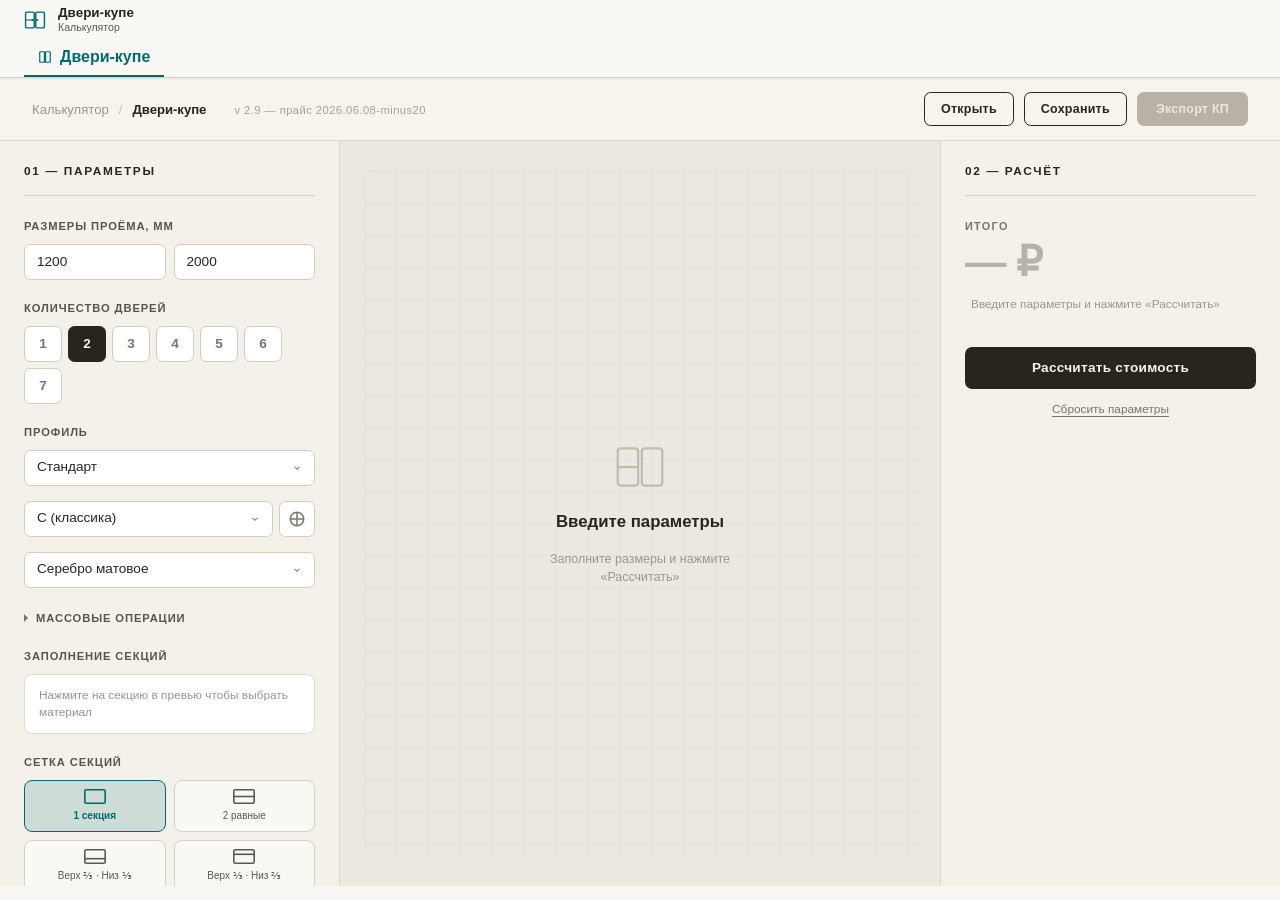
==== commit 78c1d3b0: "v1.5: order CTA - send calculation to Max/messenger, phone +7 910 140-42-91, v2.9" ====
--- a/index.html
+++ b/index.html
@@ -6,7 +6,7 @@
 <title>Калькулятор дверей-купе</title>
 <!-- Шрифт Satoshi (Fontshare CDN) отключён — приложение работает оффлайн с USB.
      Fallback: Helvetica Neue → Arial → системный sans-serif. См. --font в css/main.css. -->
-<link rel="stylesheet" href="css/main.css?v=20260721">
+<link rel="stylesheet" href="css/main.css?v=20260721b">
 </head>
 <body>
 
@@ -50,7 +50,7 @@
       <span class="kupe-bc-muted">Калькулятор</span>
       <span class="kupe-bc-sep">/</span>
       <span class="kupe-bc-current">Двери-купе</span>
-      <span class="kupe-bc-version" id="kupeVersion">v 2.8 — 2026.07.21</span>
+      <span class="kupe-bc-version" id="kupeVersion">v 2.9 — 2026.07.21</span>
     </div>
     <div class="kupe-topbar-actions">
       <button class="kupe-btn-out" onclick="kupeOpenDraftsList()" title="Открыть сохранённый">Открыть</button>
@@ -308,6 +308,30 @@
   </div>
 </div>
 
+<!-- v1.5: модал «Заказать дверь» — CTA для клиентов -->
+<div id="orderModal" class="psec-modal" style="display:none">
+  <div class="psec-modal-backdrop" onclick="closeOrderModal()"></div>
+  <div class="psec-modal-panel">
+    <div class="psec-modal-bar">
+      <span class="psec-modal-title">Заказать дверь</span>
+      <button class="psec-modal-close" type="button" onclick="closeOrderModal()" aria-label="Закрыть">✕</button>
+    </div>
+    <div class="psec-modal-body">
+      <p class="order-lead">Понравился расчёт? Отправьте его нам — менеджер свяжется, уточнит замер и оформит заказ.</p>
+      <div class="order-phone-row">
+        <span>Max&nbsp;/&nbsp;телефон:</span>
+        <a id="orderPhoneLink" class="order-phone" href="tel:+79101404291">+7 910 140-42-91</a>
+      </div>
+      <pre id="orderText" class="order-text"></pre>
+      <div class="order-actions">
+        <button type="button" class="kupe-btn-fill order-btn" onclick="orderShare()">Отправить расчёт…</button>
+        <button type="button" class="kupe-btn-out order-btn" id="orderCopyBtn" onclick="orderCopy()">Скопировать текст</button>
+      </div>
+      <p class="order-hint">«Отправить» откроет список приложений — выберите Max и отправьте сообщение на номер выше. На компьютере текст можно просто скопировать.</p>
+    </div>
+  </div>
+</div>
+
 <!-- KP modal -->
 <div id="kpDocument">
   <div class="kp-modal-bar">
@@ -324,22 +348,22 @@
 </div>
 
 <!-- 1. Данные -->
-<script src="data/fillings.js?v=20260721"></script>
-<script src="data/profiles.js?v=20260721"></script>
-<script src="data/lamarty.js?v=20260721"></script>
-<script src="data/profile-sections.js?v=20260721"></script>
+<script src="data/fillings.js?v=20260721b"></script>
+<script src="data/profiles.js?v=20260721b"></script>
+<script src="data/lamarty.js?v=20260721b"></script>
+<script src="data/profile-sections.js?v=20260721b"></script>
 
 <!-- 2. Утилиты и store -->
-<script src="js/utils.js?v=20260721"></script>
-<script src="js/store.js?v=20260721"></script>
+<script src="js/utils.js?v=20260721b"></script>
+<script src="js/store.js?v=20260721b"></script>
 
 <!-- 3. Router -->
-<script src="js/router.js?v=20260721"></script>
+<script src="js/router.js?v=20260721b"></script>
 
 <!-- 4. Shared layers -->
-<script src="js/shared-kp.js?v=20260721"></script>
+<script src="js/shared-kp.js?v=20260721b"></script>
 
 <!-- 5. Модуль купе -->
-<script src="js/kupe.js?v=20260721"></script>
+<script src="js/kupe.js?v=20260721b"></script>
 </body>
 </html>
--- a/css/main.css
+++ b/css/main.css
@@ -852,6 +852,29 @@
 .mdf-hinge-remove-btn:hover{transform:scale(1.2)}
 
 /* ============================================================
+   v1.5: «ЗАКАЗАТЬ ДВЕРЬ» — CTA для клиентов
+   ============================================================ */
+.kupe-btn-order{
+  width:100%;height:44px;background:#01696f;color:#fff;
+  border:none;border-radius:.45rem;
+  font-size:.85rem;font-weight:700;letter-spacing:.02em;
+  cursor:pointer;transition:opacity .15s;margin:2px 0 4px;
+}
+.kupe-btn-order:hover{opacity:.88}
+.order-lead{font-size:.85rem;line-height:1.5;color:#28251d;margin:0}
+.order-phone-row{display:flex;align-items:center;gap:8px;font-size:.8rem;color:#5a5448;flex-wrap:wrap}
+.order-phone{font-size:1.05rem;font-weight:700;color:#01696f;text-decoration:none;white-space:nowrap}
+.order-phone:hover{text-decoration:underline}
+.order-text{
+  background:#f7f4ed;border:1px solid #e3dccb;border-radius:.5rem;
+  padding:10px 12px;font-size:.75rem;line-height:1.5;
+  white-space:pre-wrap;font-family:inherit;margin:0;color:#3f3a32;
+}
+.order-actions{display:flex;flex-direction:column;gap:8px}
+.order-btn{height:42px;width:100%}
+.order-hint{font-size:.72rem;color:#9c958a;margin:0;line-height:1.45}
+
+/* ============================================================
    RESPONSIVE — МОБИЛЬНАЯ ВЕРСИЯ (v1.4)
    ============================================================ */
 /* Нижняя панель «Итого + Рассчитать» — видна только на телефоне */
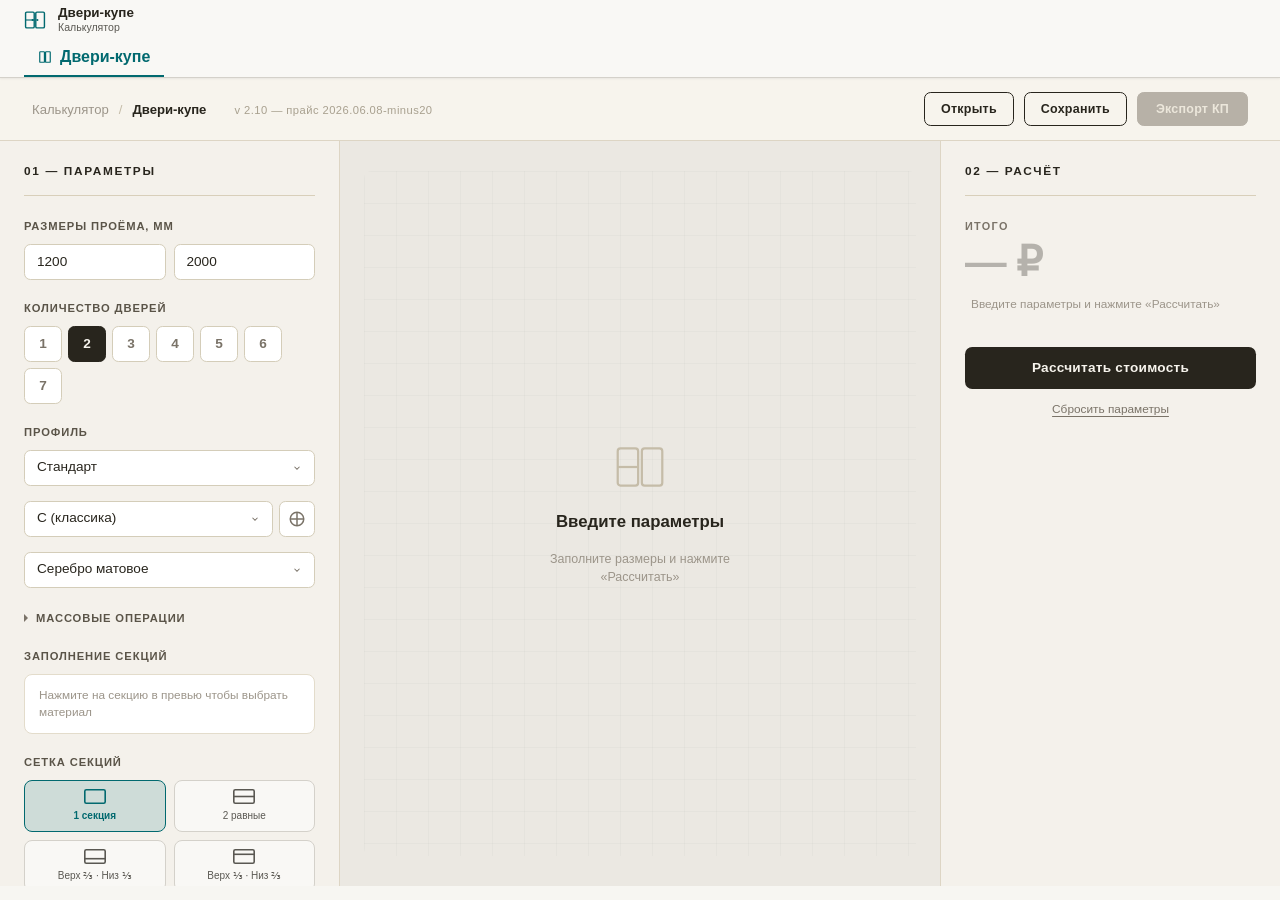
==== commit a583d0b8: "fix: support 6m openings and show the calculated soft-close price" ====
--- a/index.html
+++ b/index.html
@@ -6,7 +6,7 @@
 <title>Калькулятор дверей-купе</title>
 <!-- Шрифт Satoshi (Fontshare CDN) отключён — приложение работает оффлайн с USB.
      Fallback: Helvetica Neue → Arial → системный sans-serif. См. --font в css/main.css. -->
-<link rel="stylesheet" href="css/main.css?v=20260721b">
+<link rel="stylesheet" href="css/main.css?v=20260928a">
 </head>
 <body>
 
@@ -50,7 +50,7 @@
       <span class="kupe-bc-muted">Калькулятор</span>
       <span class="kupe-bc-sep">/</span>
       <span class="kupe-bc-current">Двери-купе</span>
-      <span class="kupe-bc-version" id="kupeVersion">v 2.9 — 2026.07.21</span>
+      <span class="kupe-bc-version" id="kupeVersion">v 2.10 — 2026.09.28</span>
     </div>
     <div class="kupe-topbar-actions">
       <button class="kupe-btn-out" onclick="kupeOpenDraftsList()" title="Открыть сохранённый">Открыть</button>
@@ -71,7 +71,7 @@
         <div class="kupe-sec">
           <div class="kupe-sec-lbl">Размеры проёма, мм</div>
           <div class="kupe-row-2">
-            <input class="kupe-inp" id="width" type="number" value="1200" min="400" max="4000" placeholder="Ширина">
+            <input class="kupe-inp" id="width" type="number" value="1200" min="400" max="6000" placeholder="Ширина">
             <input class="kupe-inp" id="height" type="number" value="2000" min="600" max="3000" placeholder="Высота">
           </div>
         </div>
@@ -162,7 +162,7 @@
           <div class="tog-row">
             <div>
               <div class="tog-lbl">Доводчик</div>
-              <div class="tog-desc">+7 000 ₽ за дверь</div>
+              <div class="tog-desc" id="softClosePrice">+5 600 ₽ за дверь</div>
             </div>
             <label class="toggle"><input type="checkbox" id="softClose"><span class="t-slider"></span></label>
           </div>
@@ -324,10 +324,12 @@
       </div>
       <pre id="orderText" class="order-text"></pre>
       <div class="order-actions">
-        <button type="button" class="kupe-btn-fill order-btn" onclick="orderShare()">Отправить расчёт…</button>
+        <button type="button" class="order-btn order-btn-max" id="orderMaxBtn" style="display:none" onclick="orderOpenMessenger('max')">Написать в Max</button>
+        <button type="button" class="order-btn order-btn-tg" id="orderTgBtn" style="display:none" onclick="orderOpenMessenger('tg')">Написать в Telegram</button>
+        <button type="button" class="kupe-btn-fill order-btn" onclick="orderShare()">Отправить через другое приложение…</button>
         <button type="button" class="kupe-btn-out order-btn" id="orderCopyBtn" onclick="orderCopy()">Скопировать текст</button>
       </div>
-      <p class="order-hint">«Отправить» откроет список приложений — выберите Max и отправьте сообщение на номер выше. На компьютере текст можно просто скопировать.</p>
+      <p class="order-hint" id="orderHint">Кнопки мессенджеров откроют чат с нами — расчёт уже скопирован, просто вставьте его в сообщение и отправьте.</p>
     </div>
   </div>
 </div>
@@ -348,22 +350,22 @@
 </div>
 
 <!-- 1. Данные -->
-<script src="data/fillings.js?v=20260721b"></script>
-<script src="data/profiles.js?v=20260721b"></script>
-<script src="data/lamarty.js?v=20260721b"></script>
-<script src="data/profile-sections.js?v=20260721b"></script>
+<script src="data/fillings.js?v=20260928a"></script>
+<script src="data/profiles.js?v=20260928a"></script>
+<script src="data/lamarty.js?v=20260928a"></script>
+<script src="data/profile-sections.js?v=20260928a"></script>
 
 <!-- 2. Утилиты и store -->
-<script src="js/utils.js?v=20260721b"></script>
-<script src="js/store.js?v=20260721b"></script>
+<script src="js/utils.js?v=20260928a"></script>
+<script src="js/store.js?v=20260928a"></script>
 
 <!-- 3. Router -->
-<script src="js/router.js?v=20260721b"></script>
+<script src="js/router.js?v=20260928a"></script>
 
 <!-- 4. Shared layers -->
-<script src="js/shared-kp.js?v=20260721b"></script>
+<script src="js/shared-kp.js?v=20260928a"></script>
 
 <!-- 5. Модуль купе -->
-<script src="js/kupe.js?v=20260721b"></script>
+<script src="js/kupe.js?v=20260928a"></script>
 </body>
 </html>
--- a/css/main.css
+++ b/css/main.css
@@ -872,6 +872,16 @@
 }
 .order-actions{display:flex;flex-direction:column;gap:8px}
 .order-btn{height:42px;width:100%}
+.order-btn-max{
+  background:#4662e0;color:#fff;border:none;border-radius:.42rem;
+  font-size:.82rem;font-weight:700;letter-spacing:.02em;cursor:pointer;transition:opacity .15s;
+}
+.order-btn-max:hover{opacity:.88}
+.order-btn-tg{
+  background:#2aabee;color:#fff;border:none;border-radius:.42rem;
+  font-size:.82rem;font-weight:700;letter-spacing:.02em;cursor:pointer;transition:opacity .15s;
+}
+.order-btn-tg:hover{opacity:.88}
 .order-hint{font-size:.72rem;color:#9c958a;margin:0;line-height:1.45}
 
 /* ============================================================
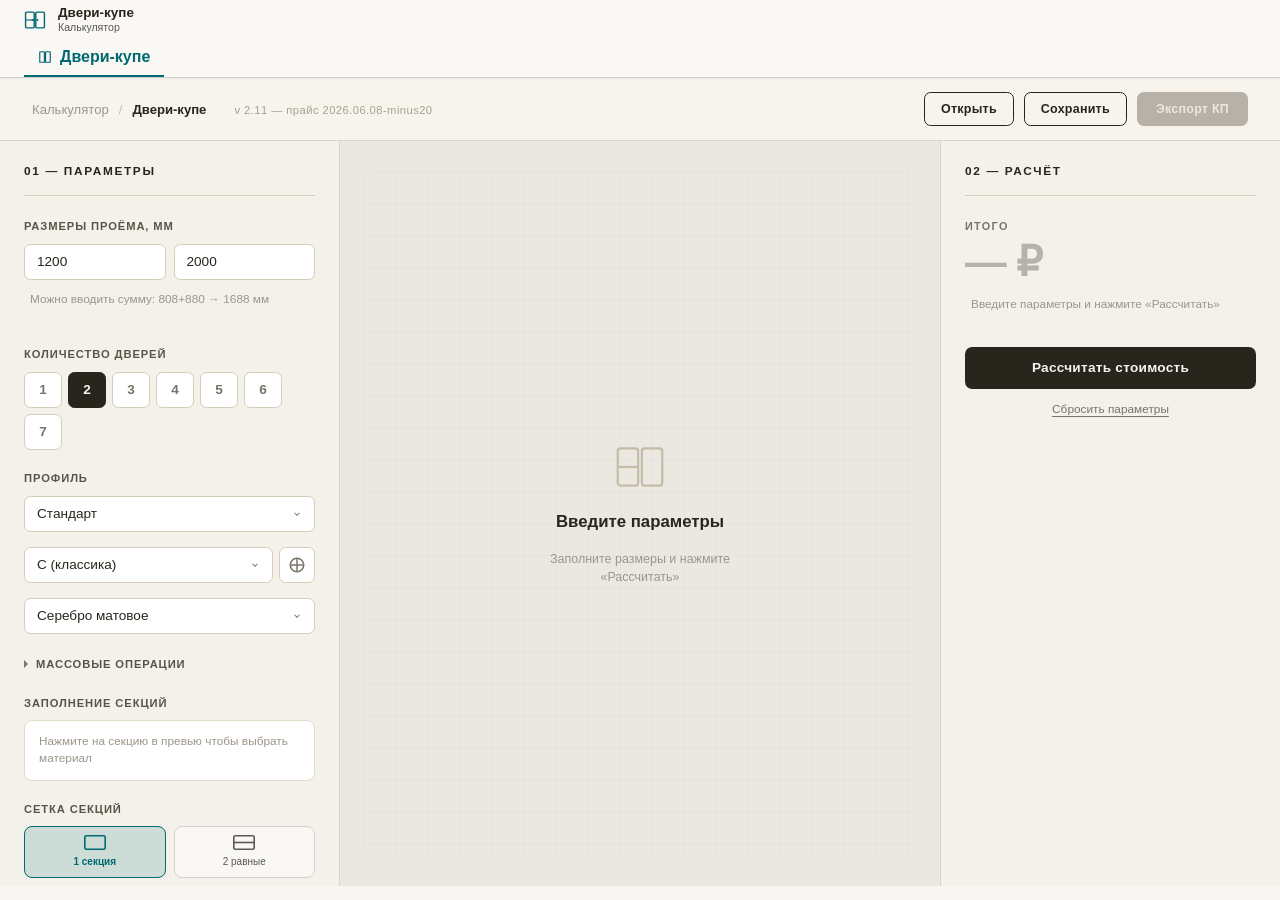
==== commit d5aa825c: "feat: accept sums in opening dimension inputs" ====
--- a/index.html
+++ b/index.html
@@ -6,7 +6,7 @@
 <title>Калькулятор дверей-купе</title>
 <!-- Шрифт Satoshi (Fontshare CDN) отключён — приложение работает оффлайн с USB.
      Fallback: Helvetica Neue → Arial → системный sans-serif. См. --font в css/main.css. -->
-<link rel="stylesheet" href="css/main.css?v=20260928a">
+<link rel="stylesheet" href="css/main.css?v=20260930c">
 </head>
 <body>
 
@@ -50,7 +50,7 @@
       <span class="kupe-bc-muted">Калькулятор</span>
       <span class="kupe-bc-sep">/</span>
       <span class="kupe-bc-current">Двери-купе</span>
-      <span class="kupe-bc-version" id="kupeVersion">v 2.10 — 2026.09.28</span>
+      <span class="kupe-bc-version" id="kupeVersion">v 2.11 — 2026.09.30</span>
     </div>
     <div class="kupe-topbar-actions">
       <button class="kupe-btn-out" onclick="kupeOpenDraftsList()" title="Открыть сохранённый">Открыть</button>
@@ -71,9 +71,12 @@
         <div class="kupe-sec">
           <div class="kupe-sec-lbl">Размеры проёма, мм</div>
           <div class="kupe-row-2">
-            <input class="kupe-inp" id="width" type="number" value="1200" min="400" max="6000" placeholder="Ширина">
-            <input class="kupe-inp" id="height" type="number" value="2000" min="600" max="3000" placeholder="Высота">
-          </div>
+            <input class="kupe-inp" id="width" type="text" data-dimension-sum value="1200" placeholder="Ширина" aria-label="Ширина проёма, мм" aria-describedby="dimensionHint widthError" autocomplete="off" spellcheck="false">
+            <input class="kupe-inp" id="height" type="text" data-dimension-sum value="2000" placeholder="Высота" aria-label="Высота проёма, мм" aria-describedby="dimensionHint heightError" autocomplete="off" spellcheck="false">
+          </div>
+          <div class="kupe-hint" id="dimensionHint">Можно вводить сумму: 808+880 → 1688 мм</div>
+          <div class="kupe-dimension-error" id="widthError" role="alert"></div>
+          <div class="kupe-dimension-error" id="heightError" role="alert"></div>
         </div>
 
         <div class="kupe-sec">
@@ -350,22 +353,22 @@
 </div>
 
 <!-- 1. Данные -->
-<script src="data/fillings.js?v=20260928a"></script>
-<script src="data/profiles.js?v=20260928a"></script>
-<script src="data/lamarty.js?v=20260928a"></script>
-<script src="data/profile-sections.js?v=20260928a"></script>
+<script src="data/fillings.js?v=20260930c"></script>
+<script src="data/profiles.js?v=20260930c"></script>
+<script src="data/lamarty.js?v=20260930c"></script>
+<script src="data/profile-sections.js?v=20260930c"></script>
 
 <!-- 2. Утилиты и store -->
-<script src="js/utils.js?v=20260928a"></script>
-<script src="js/store.js?v=20260928a"></script>
+<script src="js/utils.js?v=20260930c"></script>
+<script src="js/store.js?v=20260930c"></script>
 
 <!-- 3. Router -->
-<script src="js/router.js?v=20260928a"></script>
+<script src="js/router.js?v=20260930c"></script>
 
 <!-- 4. Shared layers -->
-<script src="js/shared-kp.js?v=20260928a"></script>
+<script src="js/shared-kp.js?v=20260930c"></script>
 
 <!-- 5. Модуль купе -->
-<script src="js/kupe.js?v=20260928a"></script>
+<script src="js/kupe.js?v=20260930c"></script>
 </body>
 </html>
--- a/css/main.css
+++ b/css/main.css
@@ -955,3 +955,8 @@
   }
   .kupe-mbar-calc:active{opacity:.8}
 }
+
+/* Opening dimension sums: keep errors next to the field. */
+.kupe-inp[aria-invalid=true]{border-color:var(--color-error)}
+.kupe-dimension-error{color:var(--color-error);font-size:.74rem;line-height:1.4}
+.kupe-dimension-error:not(:empty){margin-top:6px}
